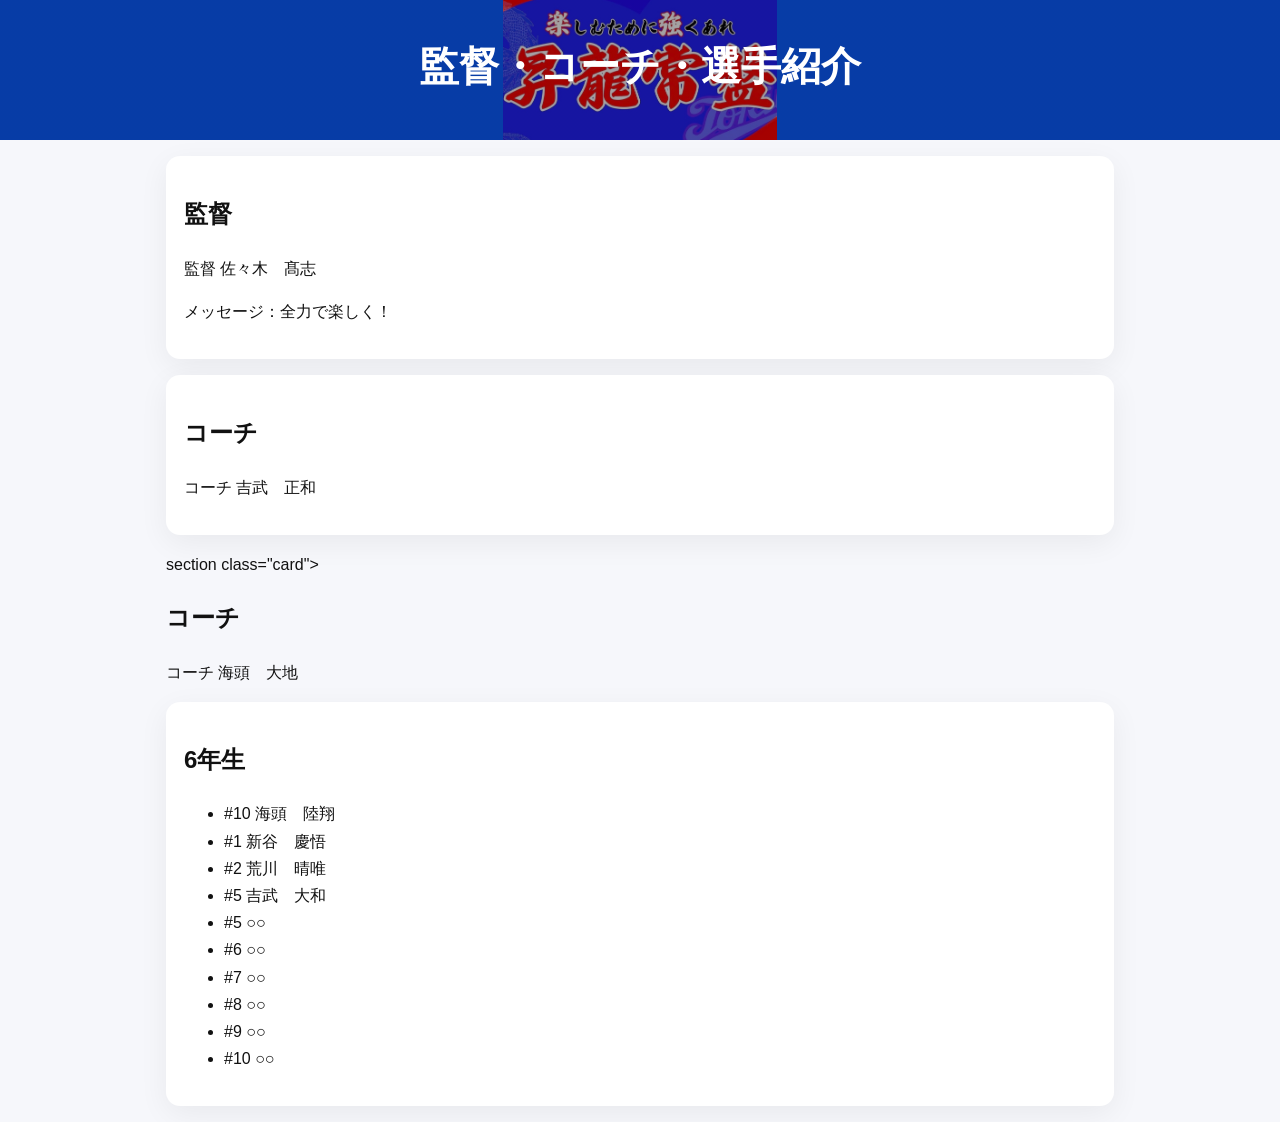
==== members.html @ 9939a37e "Rename member.html to members.html" ====
<!doctype html>
<html lang="ja">
<head>
<meta charset="utf-8">
<meta name="viewport" content="width=device-width, initial-scale=1">
<title>メンバー紹介</title>
<link rel="stylesheet" href="style.css">
</head>
<body>

<header class="hero">
  <div class="container">
    <h1>監督・コーチ・選手紹介</h1>
  </div>
</header>

<main class="container">

<section class="card">
<h2>監督</h2>
<p>監督 佐々木　髙志</p>
<p>メッセージ：全力で楽しく！</p>
</section>

<section class="card">
<h2>コーチ</h2>
<p>コーチ 吉武　正和</p>
</section>
  
section class="card">
<h2>コーチ</h2>
<p>コーチ 海頭　大地</p>
</section>
  
<section class="card">
<h2>6年生</h2>
<ul>
<li><span class="number">#10</span> 海頭　陸翔</li>
<li><span class="number">#1</span> 新谷　慶悟</li>
<li><span class="number">#2</span> 荒川　晴唯</li>
<li><span class="number">#5</span> 吉武　大和</li>
<li><span class="number">#5</span> ○○</li>
<li><span class="number">#6</span> ○○</li>
<li><span class="number">#7</span> ○○</li>
<li><span class="number">#8</span> ○○</li>
<li><span class="number">#9</span> ○○</li>
<li><span class="number">#10</span> ○○</li>
</ul>
</section>

</main>

</body>
</html>
---- style.css ----
*{box-sizing:border-box}
body{margin:0;font-family:-apple-system,BlinkMacSystemFont,"Segoe UI",Roboto,"Hiragino Kaku Gothic ProN","Noto Sans JP",Meiryo,sans-serif;line-height:1.7;background:#f6f7fb;color:#111}
.container{max-width:980px;margin:0 auto;padding:0 16px}
.hero{
  background:
    linear-gradient(rgba(0,0,0,0.35), rgba(0,0,0,0.35)),
    url("Tokiwa.png");

  background-size: contain;      
  background-position: center;
  background-repeat: no-repeat;

  height: 140px;                 
  background-color: #0b5cff;     

  display:flex;
  align-items:center;
  color:#fff;
}
.hero h1{margin:0 0 8px;font-size:40px}
.hero p{margin:0 0 16px;opacity:.95}
.btn{display:inline-block;background:#111;color:#fff;padding:12px 18px;border-radius:10px;text-decoration:none;border:0;cursor:pointer}
.card{background:#fff;border-radius:14px;padding:18px;margin:16px 0;box-shadow:0 8px 30px rgba(0,0,0,.06)}
.grid{display:grid;grid-template-columns:repeat(3,1fr);gap:10px}
.grid img{width:100%;height:180px;object-fit:cover;border-radius:10px;background:#e9eef6}
label{display:block;margin:10px 0}
input,textarea{width:100%;padding:10px;border:1px solid #d7dbe6;border-radius:10px}
.footer{padding:24px 0;text-align:center;color:#555}
.note{font-size:12px;color:#666}
@media (max-width:720px){
  .hero h1{font-size:30px}
  .grid{grid-template-columns:1fr}
  .grid img{height:220px}
  .top-image{
  width:100%;
  height:300px;
  object-fit:cover;
  display:block;
.number{
  display:inline-block;
  background:#e60012;
  color:#fff;
  font-weight:bold;
  border-radius:50%;
  width:28px;
  height:28px;
  text-align:center;
  line-height:28px;
  margin-right:8px;
}
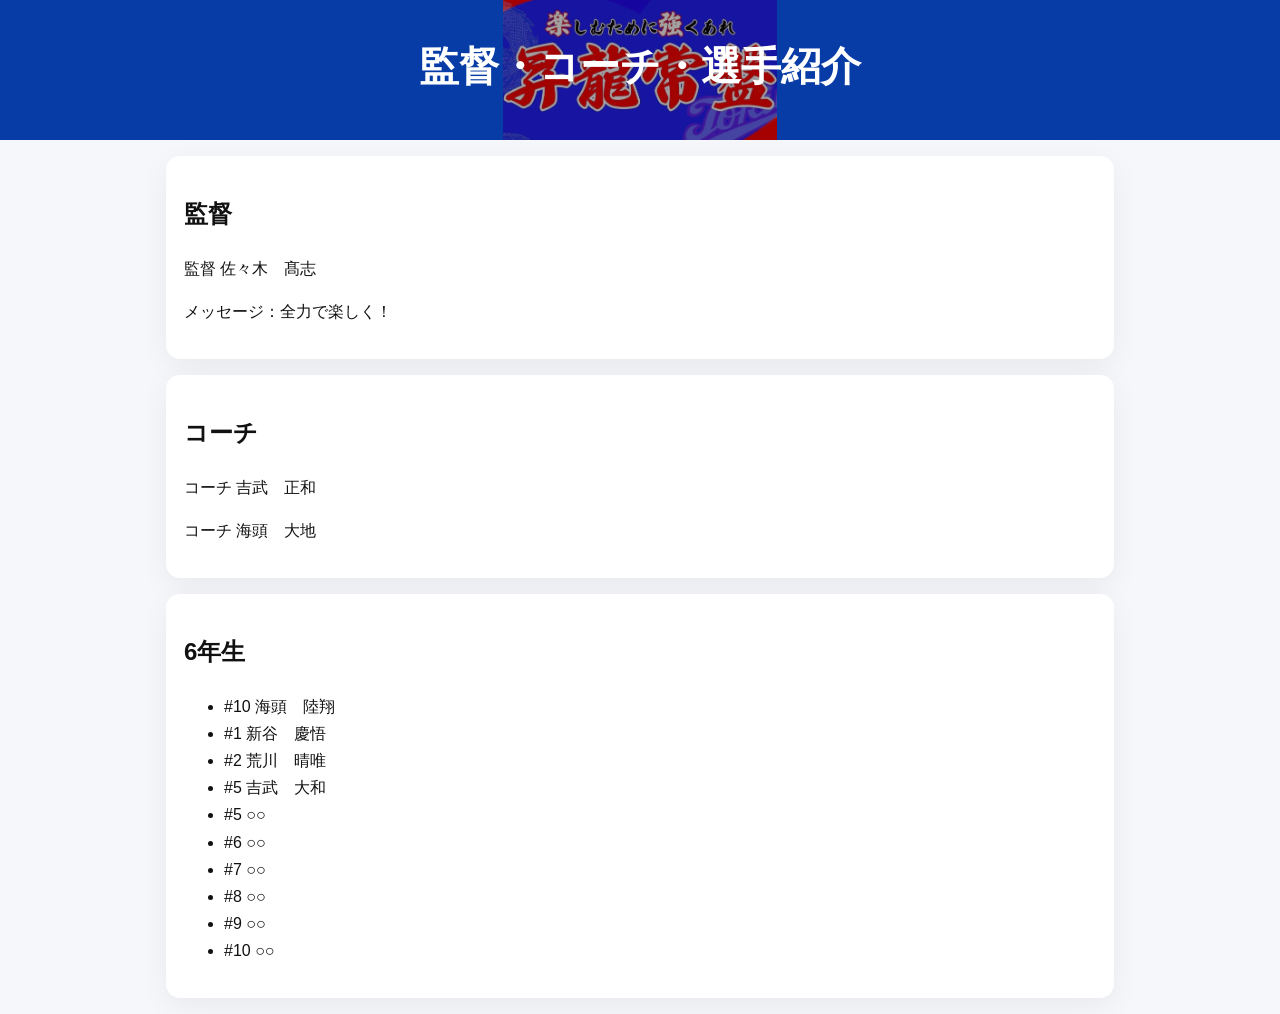
==== commit 8c8e41e9: "Update members.html" ====
--- a/members.html
+++ b/members.html
@@ -18,20 +18,16 @@
 
 <section class="card">
 <h2>監督</h2>
-<p>監督 佐々木　髙志</p>
+<p>監督  佐々木　髙志</p>
 <p>メッセージ：全力で楽しく！</p>
 </section>
 
 <section class="card">
 <h2>コーチ</h2>
-<p>コーチ 吉武　正和</p>
+<p>コーチ  吉武　正和</p>
+<p>コーチ  海頭　大地</p>  
 </section>
-  
-section class="card">
-<h2>コーチ</h2>
-<p>コーチ 海頭　大地</p>
-</section>
-  
+ 
 <section class="card">
 <h2>6年生</h2>
 <ul>
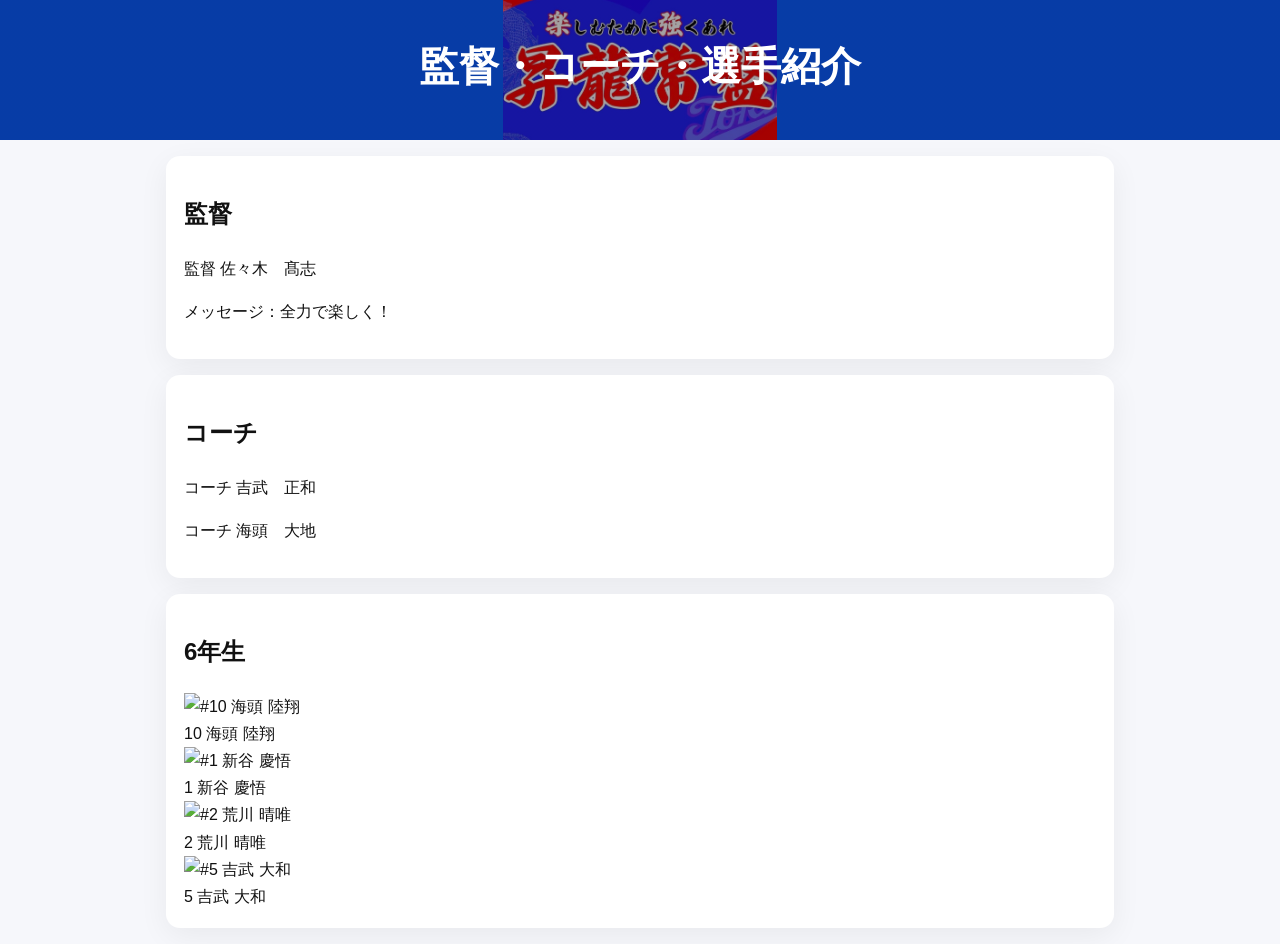
==== commit 5abb0ea6: "Update members.html" ====
--- a/members.html
+++ b/members.html
@@ -29,19 +29,41 @@
 </section>
  
 <section class="card">
-<h2>6年生</h2>
-<ul>
-<li><span class="number">#10</span> 海頭　陸翔</li>
-<li><span class="number">#1</span> 新谷　慶悟</li>
-<li><span class="number">#2</span> 荒川　晴唯</li>
-<li><span class="number">#5</span> 吉武　大和</li>
-<li><span class="number">#5</span> ○○</li>
-<li><span class="number">#6</span> ○○</li>
-<li><span class="number">#7</span> ○○</li>
-<li><span class="number">#8</span> ○○</li>
-<li><span class="number">#9</span> ○○</li>
-<li><span class="number">#10</span> ○○</li>
-</ul>
+  <h2>6年生</h2>
+
+  <div class="players">
+    <div class="player">
+      <img src="players/10.jpg" alt="#10 海頭 陸翔">
+      <div class="player-meta">
+        <span class="number">10</span>
+        <span class="name">海頭 陸翔</span>
+      </div>
+    </div>
+
+    <div class="player">
+      <img src="players/1.jpg" alt="#1 新谷 慶悟">
+      <div class="player-meta">
+        <span class="number">1</span>
+        <span class="name">新谷 慶悟</span>
+      </div>
+    </div>
+
+    <div class="player">
+      <img src="players/2.jpg" alt="#2 荒川 晴唯">
+      <div class="player-meta">
+        <span class="number">2</span>
+        <span class="name">荒川 晴唯</span>
+      </div>
+    </div>
+
+    <div class="player">
+      <img src="players/5.jpg" alt="#5 吉武 大和">
+      <div class="player-meta">
+        <span class="number">5</span>
+        <span class="name">吉武 大和</span>
+      </div>
+    </div>
+  </div>
 </section>
 
 </main>
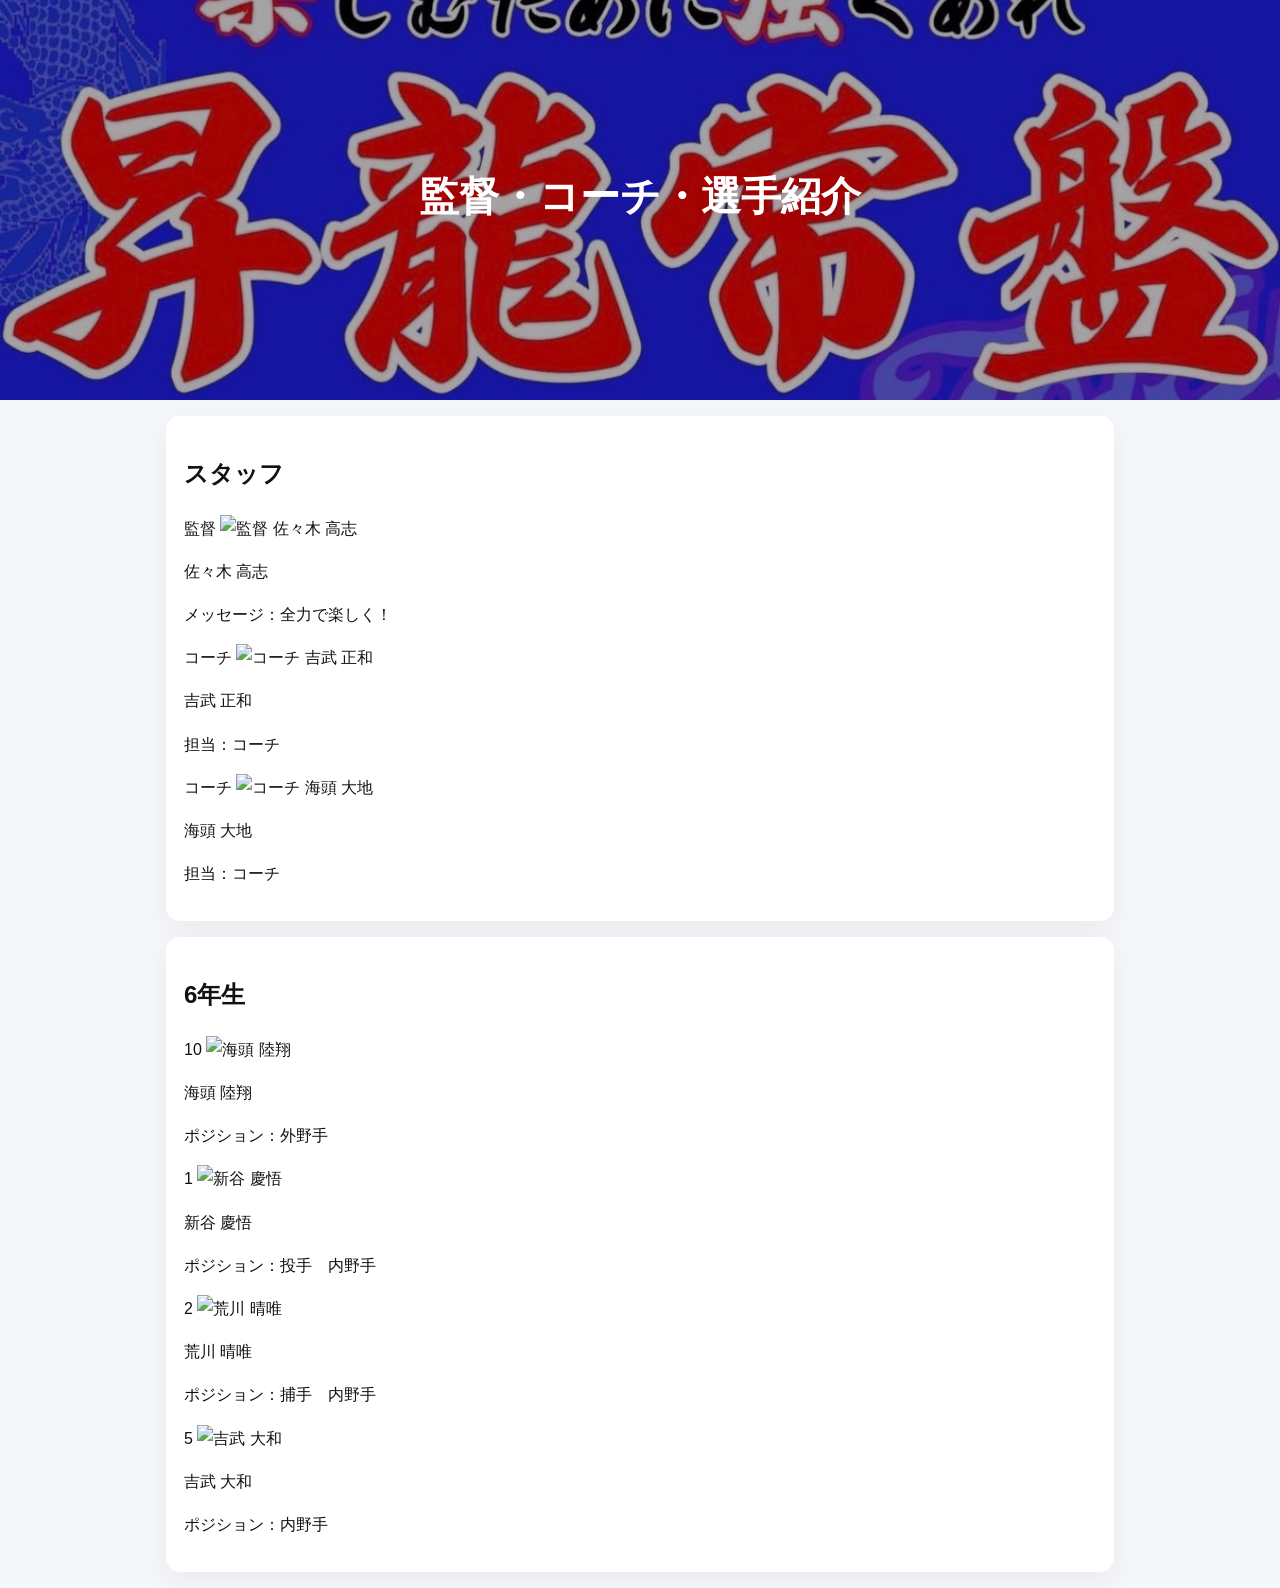
==== commit 38284a26: "Update members.html" ====
--- a/members.html
+++ b/members.html
@@ -16,55 +16,96 @@
 
 <main class="container">
 
-<section class="card">
-<h2>監督</h2>
-<p>監督  佐々木　髙志</p>
-<p>メッセージ：全力で楽しく！</p>
-</section>
+  <section class="card">
+    <h2 class="section-title">スタッフ</h2>
 
-<section class="card">
-<h2>コーチ</h2>
-<p>コーチ  吉武　正和</p>
-<p>コーチ  海頭　大地</p>  
-</section>
- 
-<section class="card">
-  <h2>6年生</h2>
+    <div class="member-grid">
+      <!-- 監督 -->
+      <div class="member-card">
+        <div class="member-photo">
+          <span class="role-tag">監督</span>
+          <img src="images/kantoku.jpg" alt="監督 佐々木 高志">
+        </div>
+        <div class="member-body">
+          <p class="member-name">佐々木 高志</p>
+          <p class="member-meta">メッセージ：全力で楽しく！</p>
+        </div>
+      </div>
 
-  <div class="players">
-    <div class="player">
-      <img src="players/10.jpg" alt="#10 海頭 陸翔">
-      <div class="player-meta">
-        <span class="number">10</span>
-        <span class="name">海頭 陸翔</span>
+      <!-- コーチ -->
+      <div class="member-card">
+        <div class="member-photo">
+          <span class="role-tag">コーチ</span>
+          <img src="images/coach-1.jpg" alt="コーチ 吉武 正和">
+        </div>
+        <div class="member-body">
+          <p class="member-name">吉武 正和</p>
+          <p class="member-meta">担当：コーチ</p>
+        </div>
+      </div>
+
+      <div class="member-card">
+        <div class="member-photo">
+          <span class="role-tag">コーチ</span>
+          <img src="images/coach-2.jpg" alt="コーチ 海頭 大地">
+        </div>
+        <div class="member-body">
+          <p class="member-name">海頭 大地</p>
+          <p class="member-meta">担当：コーチ</p>
+        </div>
       </div>
     </div>
+  </section>
 
-    <div class="player">
-      <img src="players/1.jpg" alt="#1 新谷 慶悟">
-      <div class="player-meta">
-        <span class="number">1</span>
-        <span class="name">新谷 慶悟</span>
+  <section class="card grade-block">
+    <h2 class="section-title">6年生</h2>
+
+    <div class="member-grid">
+      <div class="member-card">
+        <div class="member-photo">
+          <span class="badge">10</span>
+          <img src="images/6-10.jpg" alt="海頭 陸翔">
+        </div>
+        <div class="member-body">
+          <p class="member-name">海頭 陸翔</p>
+          <p class="member-meta">ポジション：外野手</p>
+        </div>
+      </div>
+
+      <div class="member-card">
+        <div class="member-photo">
+          <span class="badge">1</span>
+          <img src="images/6-1.jpg" alt="新谷 慶悟">
+        </div>
+        <div class="member-body">
+          <p class="member-name">新谷 慶悟</p>
+          <p class="member-meta">ポジション：投手　内野手</p>
+        </div>
+      </div>
+
+      <div class="member-card">
+        <div class="member-photo">
+          <span class="badge">2</span>
+          <img src="images/6-2.jpg" alt="荒川 晴唯">
+        </div>
+        <div class="member-body">
+          <p class="member-name">荒川 晴唯</p>
+          <p class="member-meta">ポジション：捕手　内野手</p>
+        </div>
+      </div>
+
+      <div class="member-card">
+        <div class="member-photo">
+          <span class="badge">5</span>
+          <img src="images/6-5.jpg" alt="吉武 大和">
+        </div>
+        <div class="member-body">
+          <p class="member-name">吉武 大和</p>
+          <p class="member-meta">ポジション：内野手</p>
+        </div>
       </div>
     </div>
-
-    <div class="player">
-      <img src="players/2.jpg" alt="#2 荒川 晴唯">
-      <div class="player-meta">
-        <span class="number">2</span>
-        <span class="name">荒川 晴唯</span>
-      </div>
-    </div>
-
-    <div class="player">
-      <img src="players/5.jpg" alt="#5 吉武 大和">
-      <div class="player-meta">
-        <span class="number">5</span>
-        <span class="name">吉武 大和</span>
-      </div>
-    </div>
-  </div>
-</section>
+  </section>
 
 </main>
 
--- a/style.css
+++ b/style.css
@@ -5,21 +5,32 @@
   background:
     linear-gradient(rgba(0,0,0,0.35), rgba(0,0,0,0.35)),
     url("Tokiwa.png");
-
-  background-size: contain;      
-  background-position: center;
-  background-repeat: no-repeat;
-
-  height: 140px;                 
-  background-color: #0b5cff;     
-
-  display:flex;
-  align-items:center;
+  background-size:cover;
+  background-position:center;
+  background-repeat:no-repeat;
+
+  height:400px;  
+
+  display:flex;
+  flex-direction:column;
+  justify-content:center;
+  align-items:flex-start;   
   color:#fff;
 }
 .hero h1{margin:0 0 8px;font-size:40px}
 .hero p{margin:0 0 16px;opacity:.95}
-.btn{display:inline-block;background:#111;color:#fff;padding:12px 18px;border-radius:10px;text-decoration:none;border:0;cursor:pointer}
+.btn{
+  display:inline-flex;
+  justify-content:flex-end;
+  align-items:center;
+  width:260px;
+  padding:16px 20px;
+  background:#111;
+  color:#fff;
+  text-decoration:none;
+  border-radius:16px;
+  font-weight:bold;
+}
 .card{background:#fff;border-radius:14px;padding:18px;margin:16px 0;box-shadow:0 8px 30px rgba(0,0,0,.06)}
 .grid{display:grid;grid-template-columns:repeat(3,1fr);gap:10px}
 .grid img{width:100%;height:180px;object-fit:cover;border-radius:10px;background:#e9eef6}
@@ -47,4 +58,152 @@
   text-align:center;
   line-height:28px;
   margin-right:8px;
-}
+  /* 選手一覧 */
+.players{
+  display:grid;
+  grid-template-columns:repeat(2,1fr);
+  gap:12px;
+}
+.player{
+  background:#fff;
+  border-radius:12px;
+  overflow:hidden;
+  box-shadow:0 6px 18px rgba(0,0,0,.08);
+}
+.player img{
+  width:100%;
+  height:140px;
+  object-fit:cover;
+  display:block;
+}
+.player-meta{
+  display:flex;
+  align-items:center;
+  gap:10px;
+  padding:10px 12px;
+}
+.number{
+  display:inline-flex;
+  align-items:center;
+  justify-content:center;
+  background:#e60012;
+  color:#fff;
+  font-weight:bold;
+  border-radius:999px;
+  padding:4px 10px;
+  min-width:44px;
+}
+.name{
+  font-weight:700;
+}
+
+@media (max-width:720px){
+  .players{ grid-template-columns:1fr; }
+.hero-buttons{
+  display:flex;
+  gap:20px;
+  margin-top:20px;
+  /* ===== Members page (豪華版) ===== */
+.section-title{
+  font-size:22px;
+  font-weight:800;
+  margin:6px 0 14px;
+  display:flex;
+  align-items:center;
+  gap:10px;
+}
+.section-title::before{
+  content:"";
+  width:10px;
+  height:22px;
+  border-radius:6px;
+  background:#0b5cff;
+  display:inline-block;
+}
+
+.member-grid{
+  display:grid;
+  grid-template-columns:repeat(4,1fr);
+  gap:14px;
+}
+
+.member-card{
+  background:#fff;
+  border-radius:16px;
+  overflow:hidden;
+  box-shadow:0 10px 30px rgba(0,0,0,.08);
+  border:1px solid rgba(0,0,0,.06);
+}
+
+.member-photo{
+  position:relative;
+  width:100%;
+  height:170px;
+  background:#e9eefb;
+  overflow:hidden;
+}
+.member-photo img{
+  width:100%;
+  height:100%;
+  object-fit:cover;
+  display:block;
+}
+
+/* 背番号バッジ（左上に丸） */
+.badge{
+  position:absolute;
+  left:10px;
+  top:10px;
+  width:36px;
+  height:36px;
+  border-radius:50%;
+  background:#e60012;
+  color:#fff;
+  font-weight:900;
+  display:flex;
+  align-items:center;
+  justify-content:center;
+  box-shadow:0 8px 18px rgba(230,0,18,.25);
+  border:2px solid rgba(255,255,255,.85);
+}
+
+.member-body{
+  padding:12px 12px 14px;
+}
+.member-name{
+  font-size:16px;
+  font-weight:900;
+  margin:0 0 6px;
+}
+.member-meta{
+  font-size:12px;
+  color:#666;
+  margin:0;
+}
+
+/* 監督・コーチ用（役職ラベル） */
+.role-tag{
+  position:absolute;
+  right:10px;
+  top:10px;
+  background:rgba(0,0,0,.7);
+  color:#fff;
+  font-size:12px;
+  padding:6px 10px;
+  border-radius:999px;
+}
+
+/* 学年ブロック（カードの中に入れる） */
+.grade-block{
+  margin-top:18px;
+}
+
+/* レスポンシブ */
+@media (max-width: 900px){
+  .member-grid{ grid-template-columns:repeat(2,1fr); }
+  .member-photo{ height:160px; }
+}
+@media (max-width: 520px){
+  .member-grid{ grid-template-columns:1fr; }
+  .member-photo{ height:200px; }
+}
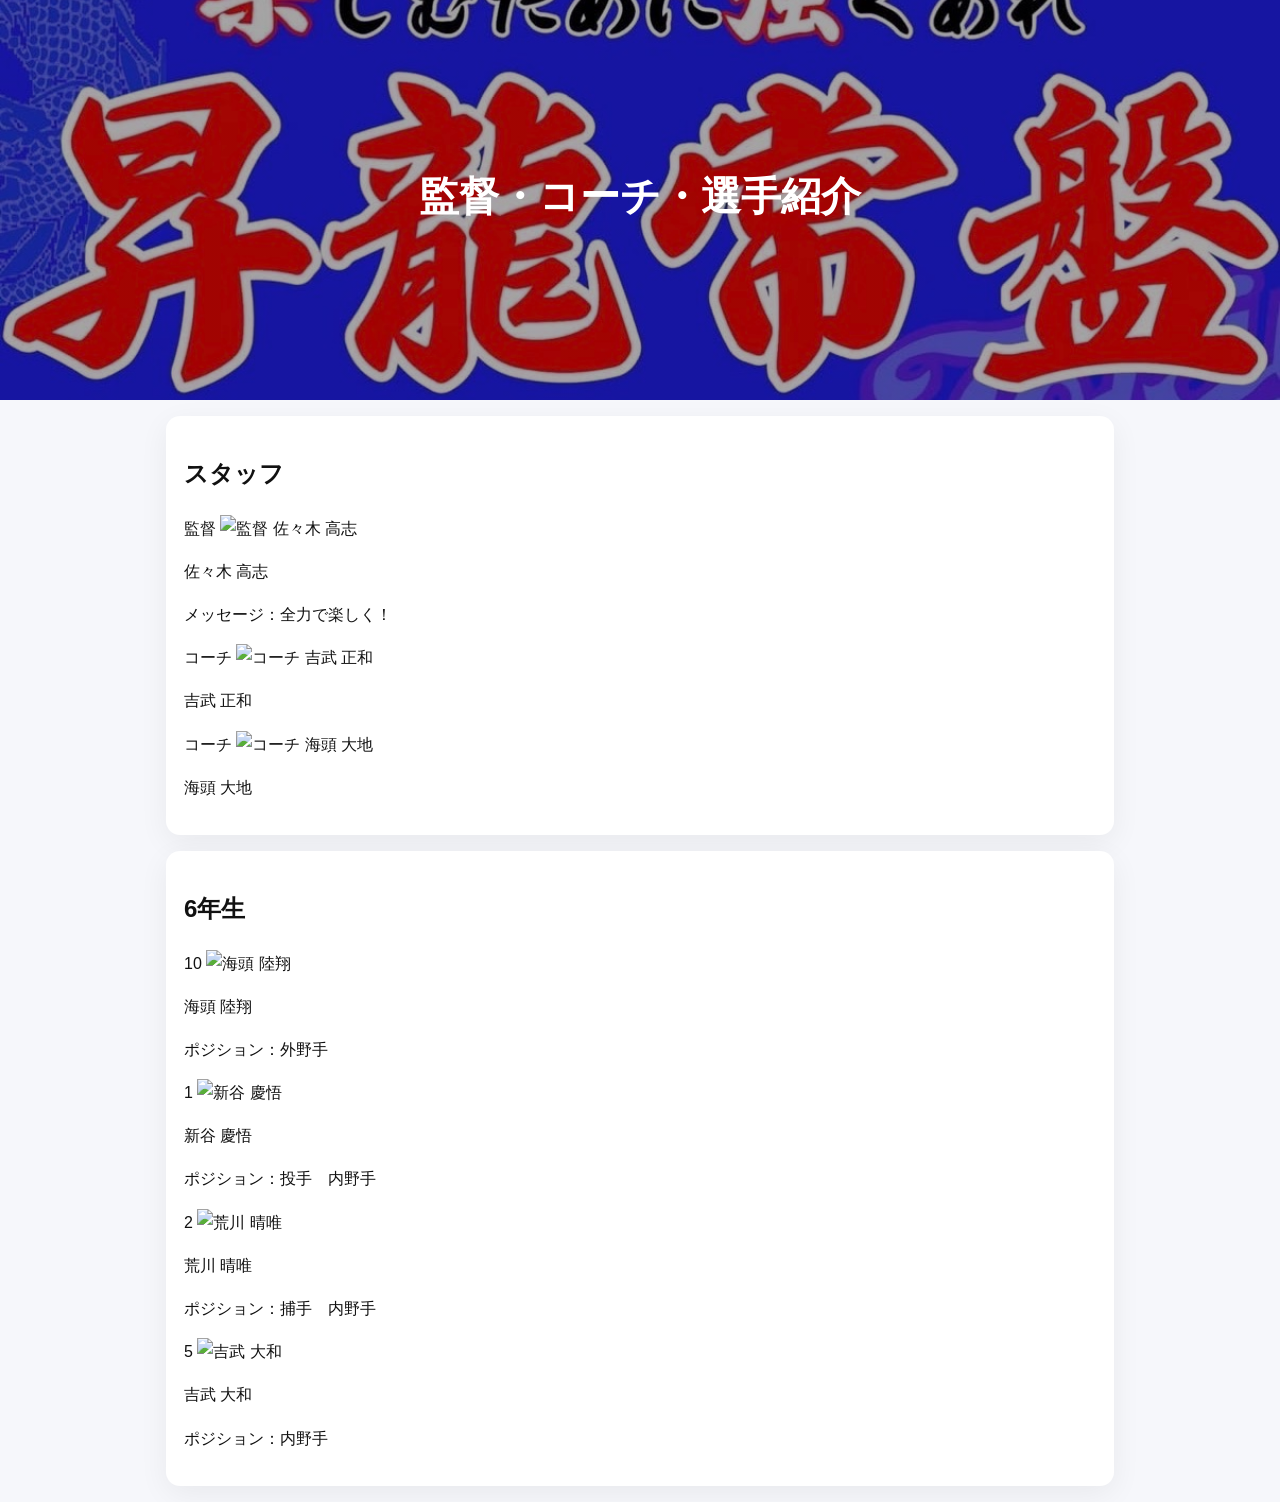
==== commit 86ea7db3: "Update members.html" ====
--- a/members.html
+++ b/members.html
@@ -40,7 +40,6 @@
         </div>
         <div class="member-body">
           <p class="member-name">吉武 正和</p>
-          <p class="member-meta">担当：コーチ</p>
         </div>
       </div>
 
@@ -51,7 +50,6 @@
         </div>
         <div class="member-body">
           <p class="member-name">海頭 大地</p>
-          <p class="member-meta">担当：コーチ</p>
         </div>
       </div>
     </div>
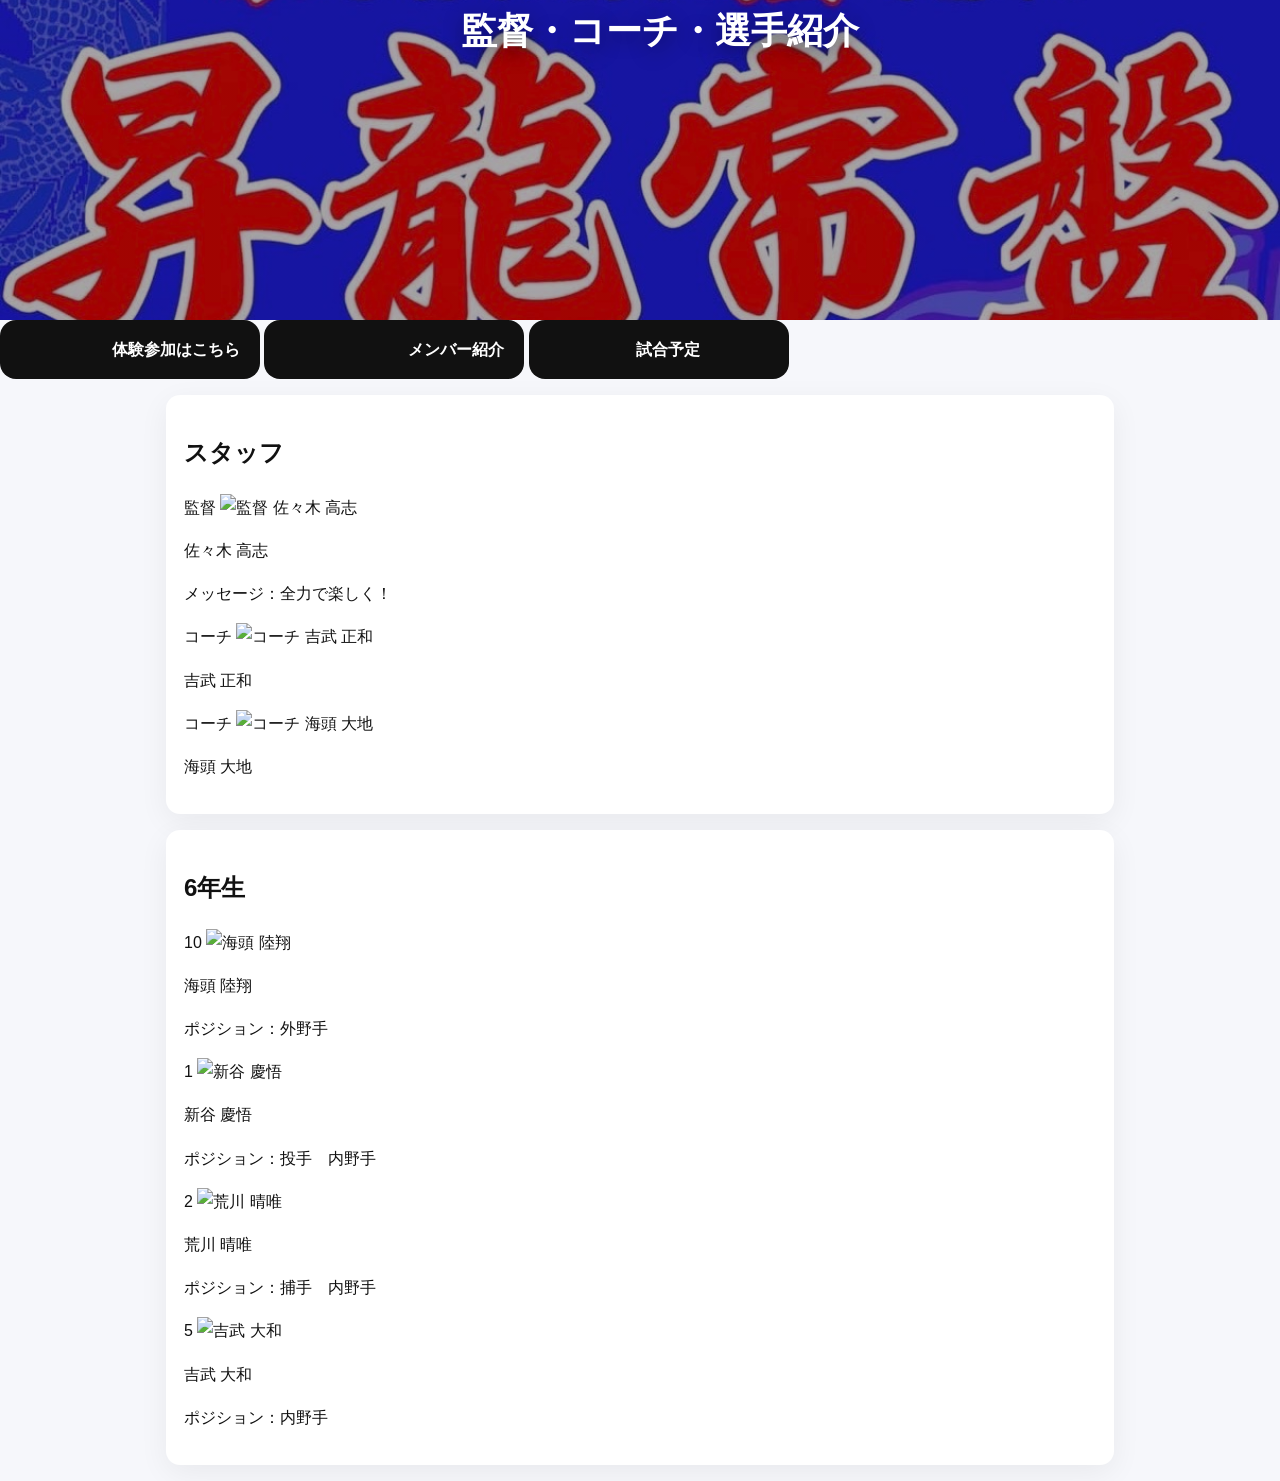
==== commit cfbf8e99: "Update members.html" ====
--- a/members.html
+++ b/members.html
@@ -13,6 +13,11 @@
     <h1>監督・コーチ・選手紹介</h1>
   </div>
 </header>
+  <div class="hero-buttons">
+        <a class="btn" href="#contact">体験参加はこちら</a>
+        <a class="btn" href="members.html">メンバー紹介</a>
+        <a class="btn" href="schedule.html">試合予定
+　　　　</a>
 
 <main class="container">
 
--- a/style.css
+++ b/style.css
@@ -9,15 +9,22 @@
   background-position:center;
   background-repeat:no-repeat;
 
-  height:400px;  
-
-  display:flex;
-  flex-direction:column;
-  justify-content:center;
-  align-items:flex-start;   
-  color:#fff;
-}
-.hero h1{margin:0 0 8px;font-size:40px}
+  height:320px;
+
+  display:flex;
+  justify-content:center;     
+  align-items:flex-start;     
+
+  padding-left:40px;          
+  color:#fff;
+}
+.hero h1{
+  font-size:36px;
+  font-weight:900;
+  text-shadow:0 6px 20px rgba(0,0,0,.4);
+  text-align:left;  
+  margin:0;
+}
 .hero p{margin:0 0 16px;opacity:.95}
 .btn{
   display:inline-flex;
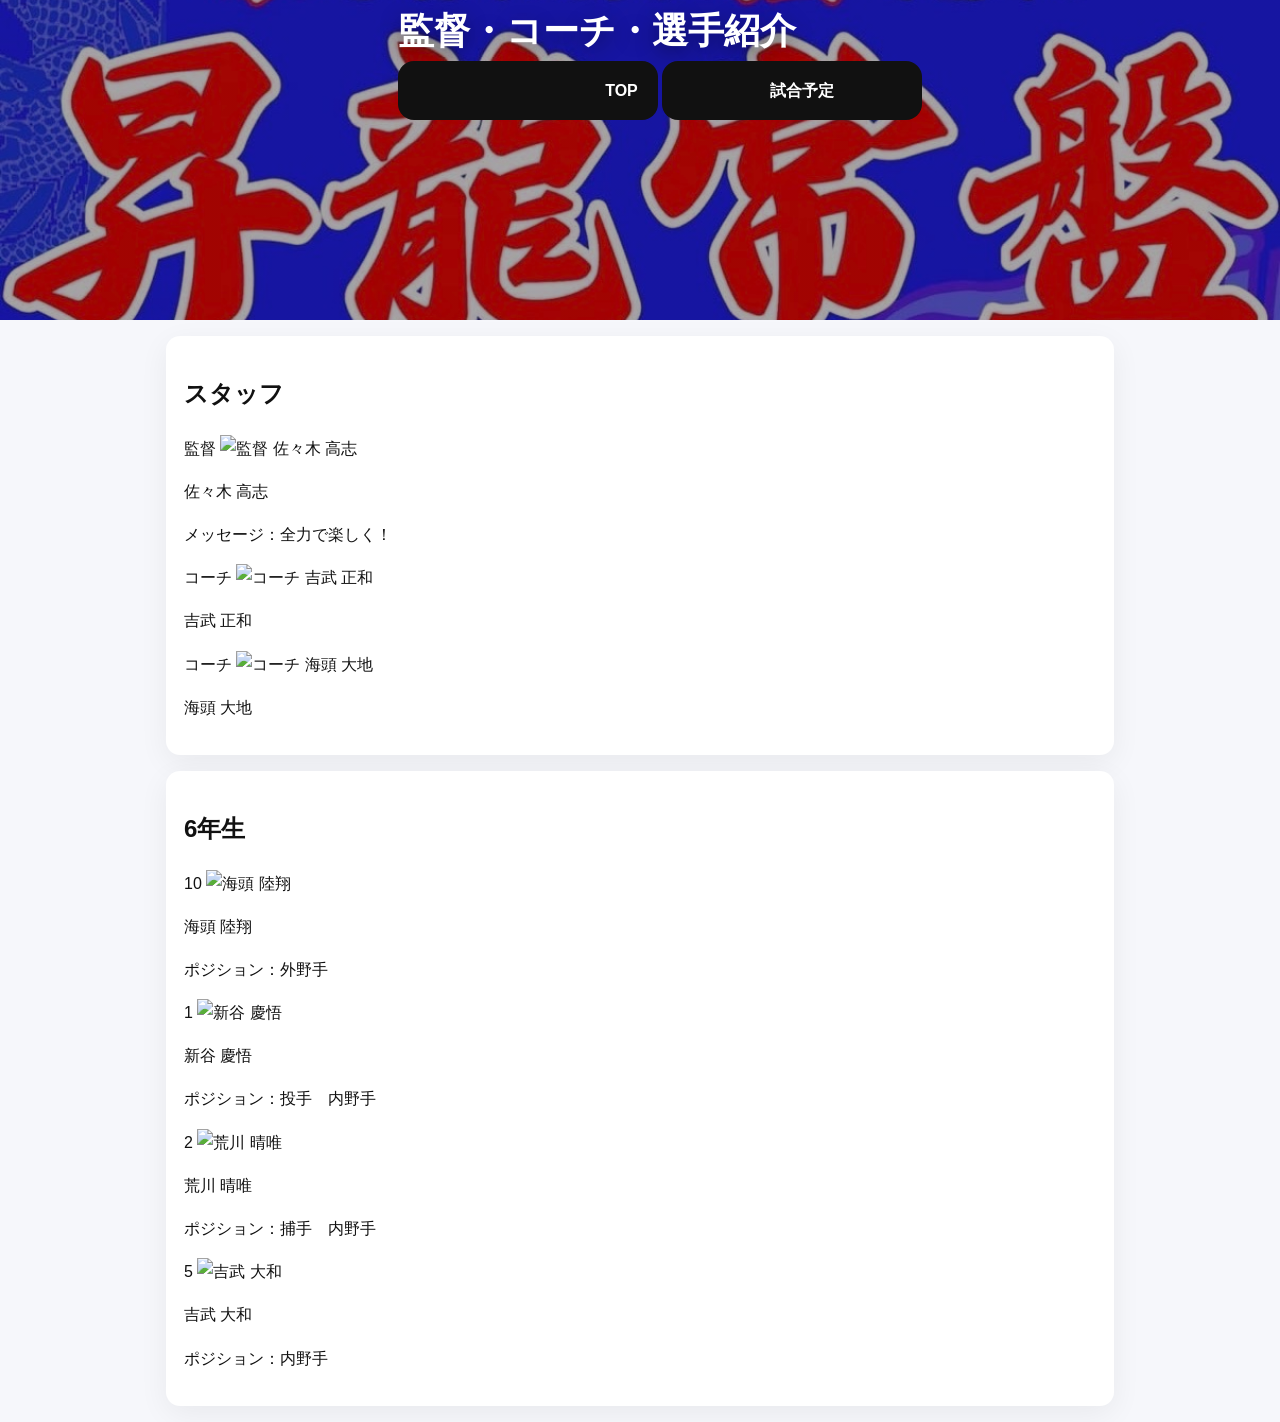
==== commit 1c2e23b1: "Update members.html" ====
--- a/members.html
+++ b/members.html
@@ -11,13 +11,12 @@
 <header class="hero">
   <div class="container">
     <h1>監督・コーチ・選手紹介</h1>
+    <div class="hero-buttons">
+        <a class="btn" href="#contact">TOP</a>
+        <a class="btn" href="schedule.html">試合予定
+　　　　</a>
   </div>
 </header>
-  <div class="hero-buttons">
-        <a class="btn" href="#contact">体験参加はこちら</a>
-        <a class="btn" href="members.html">メンバー紹介</a>
-        <a class="btn" href="schedule.html">試合予定
-　　　　</a>
 
 <main class="container">
 
--- a/style.css
+++ b/style.css
@@ -213,4 +213,32 @@
 @media (max-width: 520px){
   .member-grid{ grid-template-columns:1fr; }
   .member-photo{ height:200px; }
-}
+  .sub-hero{
+  background:#0046b5;
+  padding:60px 20px;
+  text-align:center;
+  color:#fff;
+}
+
+.game-card{
+  background:#fff;
+  border-radius:14px;
+  padding:16px;
+  margin-bottom:14px;
+  box-shadow:0 6px 18px rgba(0,0,0,.08);
+}
+
+.date{
+  font-weight:bold;
+  color:#0046b5;
+}
+
+.match{
+  font-size:18px;
+  font-weight:900;
+  margin:6px 0;
+}
+
+.place{
+  color:#555;
+}
